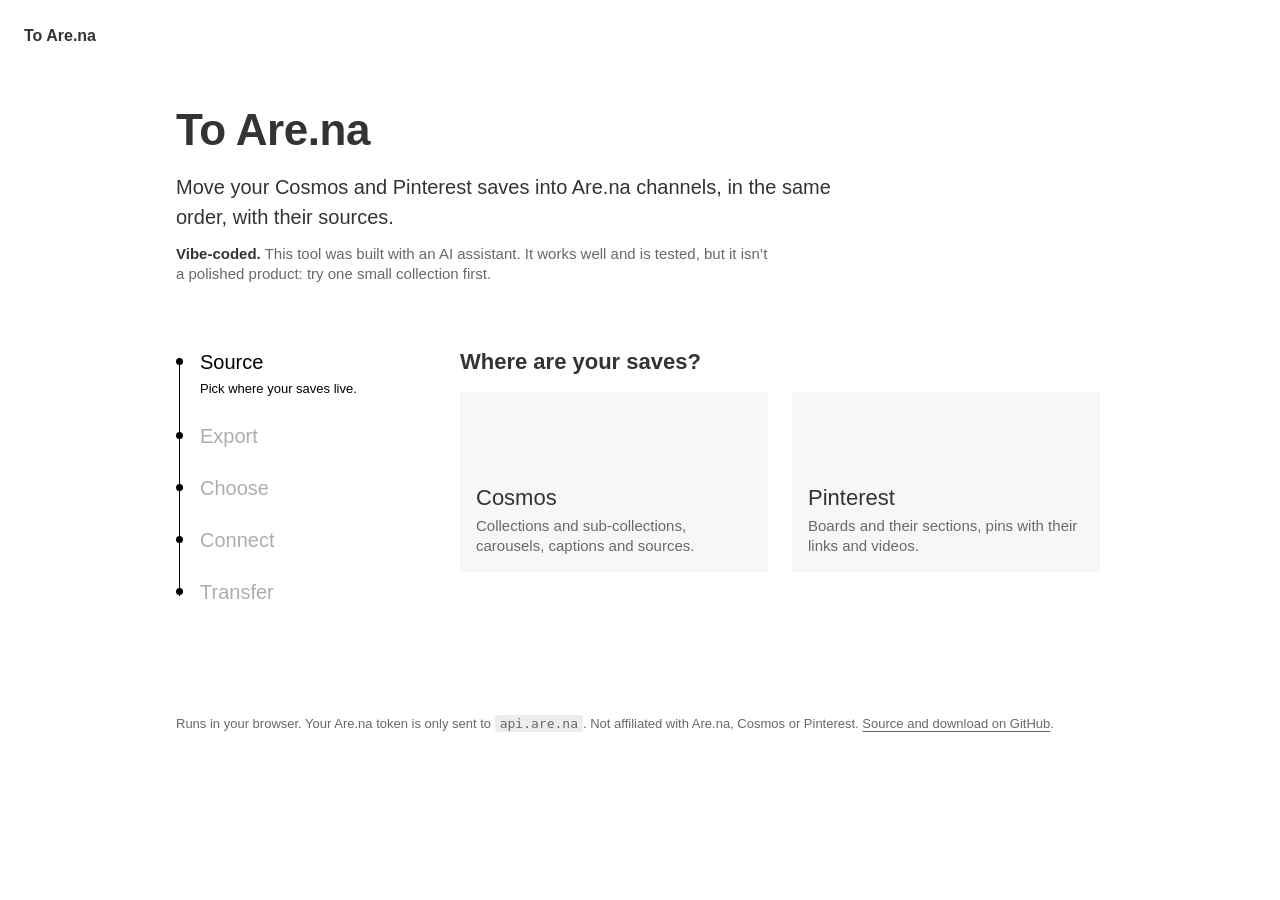
==== index.html @ c7c68348 "To Are.na: move Cosmos and Pinterest saves into Are.na channels A browser-only tool. Export scripts " ====
<!doctype html>
<html lang="en">
  <head>
    <meta charset="utf-8" />
    <meta name="viewport" content="width=device-width, initial-scale=1" />
    <!-- Scripts and styles only from this folder; network only to Are.na and the image hosts. -->
    <meta
      http-equiv="Content-Security-Policy"
      content="default-src 'none'; script-src 'self' file:; style-src 'self' file:; font-src 'self' file:; img-src 'self' file: data: https://cdn.cosmos.so https://i.pinimg.com; connect-src https://api.are.na https://*.amazonaws.com https://cdn.cosmos.so https://*.pinimg.com; base-uri 'none'; form-action 'none'"
    />
    <meta name="referrer" content="no-referrer" />
    <title>To Are.na</title>
    <meta name="description" content="Move your Cosmos and Pinterest saves into Are.na channels." />
    <link rel="icon" href="data:image/svg+xml,%3Csvg xmlns='http://www.w3.org/2000/svg' viewBox='0 0 32 32'%3E%3Crect width='32' height='32' fill='%23fff'/%3E%3Cpath d='M6 16h17M17 9l7 7-7 7' fill='none' stroke='%23333' stroke-width='2.5' stroke-linecap='square'/%3E%3C/svg%3E" />
    <link rel="stylesheet" href="styles.css" />
  </head>
  <body>
    <!-- Hidden by app.js on start: stays visible when the script doesn't run or is out of date. -->
    <p class="boot-warning" id="boot-warning" role="alert">
      This page isn’t running: its files are out of date, or scripts are blocked. Reload it (<kbd>⌘⇧R</kbd>), or open
      <code>index.html</code> in Chrome, Safari, Firefox or Arc.
    </p>

    <header class="topbar">
      <button type="button" class="topbar__mark" id="home">To Are.na</button>
      <span class="topbar__account" id="topbar-account" hidden>
        <span class="avatar" id="topbar-avatar" aria-hidden="true"></span>
        <span id="topbar-name"></span>
      </span>
    </header>

    <main class="page">
      <h1 class="crumb" id="crumb">To Are.na</h1>
      <p class="lede">Move your Cosmos and Pinterest saves into Are.na channels, in the same order, with their sources.</p>
      <p class="vibe">
        <strong>Vibe-coded.</strong> This tool was built with an AI assistant. It works well and is tested, but it isn’t
        a polished product: try one small collection first.
      </p>

      <div class="layout">
        <nav class="rail" aria-label="Steps">
          <ol class="steps" id="steps"></ol>
        </nav>

        <div class="content">
          <p class="step-count" id="step-count"></p>

          <!-- Source -->
          <section class="panel" data-step="source" aria-labelledby="h-source">
            <h2 class="heading" id="h-source" tabindex="-1">Where are your saves?</h2>
            <div class="choices">
              <button type="button" class="choice" data-source="cosmos" aria-pressed="false">
                <span class="choice__name">Cosmos</span>
                <span class="choice__desc">Collections and sub-collections, carousels, captions and sources.</span>
              </button>
              <button type="button" class="choice" data-source="pinterest" aria-pressed="false">
                <span class="choice__name">Pinterest</span>
                <span class="choice__desc">Boards and their sections, pins with their links and videos.</span>
              </button>
            </div>
          </section>

          <!-- Export -->
          <section class="panel" data-step="export" aria-labelledby="h-export" hidden>
            <h2 class="heading" id="h-export" tabindex="-1">
              Export from <span data-only="cosmos">Cosmos</span><span data-only="pinterest">Pinterest</span>
            </h2>

            <div data-only="cosmos">
              <ol class="numbered">
                <li>
                  Drag this button to your bookmarks bar.
                  <span class="inline-action">
                    <a class="btn bookmarklet" id="bookmarklet-cosmos" href="#" title="Drag me to your bookmarks bar">Export from Cosmos</a>
                  </span>
                </li>
                <li>Open <a href="https://www.cosmos.so" target="_blank" rel="noopener noreferrer">cosmos.so</a>, signed in, and click the bookmark. A small panel shows the progress.</li>
                <li>Add the file it downloads below.</li>
              </ol>
              <details class="more">
                <summary>No bookmarks bar? Use the console</summary>
                <p>
                  On cosmos.so, open the console (<kbd>⌥⌘J</kbd> in Chrome, Edge and Arc, <kbd>⌥⌘C</kbd> in Safari,
                  <kbd>⌥⌘K</kbd> in Firefox), paste the script and press Enter. Only paste code you trust into a console:
                  this script comes from this page and only reads your account.
                </p>
                <button type="button" class="btn btn--sm" data-copy="cosmos">Copy the script</button>
                <span class="hint" data-copied="cosmos" role="status"></span>
              </details>
            </div>

            <div data-only="pinterest">
              <p class="muted">Pinterest blocks bookmarks that run scripts, so this export runs from your browser’s console.</p>
              <ol class="numbered">
                <li>Open your profile on <a href="https://www.pinterest.com" target="_blank" rel="noopener noreferrer">pinterest.com</a>, signed in.</li>
                <li>
                  Copy the script, then open the console: <kbd>⌥⌘J</kbd> in Chrome, Edge and Arc, <kbd>⌥⌘C</kbd> in Safari,
                  <kbd>⌥⌘K</kbd> in Firefox.
                  <span class="inline-action">
                    <button type="button" class="btn btn--sm" data-copy="pinterest">Copy the script</button>
                    <span class="hint" data-copied="pinterest" role="status"></span>
                  </span>
                </li>
                <li>Paste it and press Enter. Chrome may first ask you to type <code>allow pasting</code>.</li>
                <li>Add the file it downloads below.</li>
              </ol>
              <p class="hint">
                Only paste code you trust into a console. This script comes from this page: it reads your boards, writes
                nothing on Pinterest, and saves the result on your computer.
              </p>
              <details class="more">
                <summary>Safari or Firefox?</summary>
                <p>
                  Safari shows the console once “Show features for web developers” is on, in Settings › Advanced. Firefox
                  lets bookmarks run on Pinterest: drag this one to your bookmarks bar instead.
                </p>
                <a class="btn btn--sm bookmarklet" id="bookmarklet-pinterest" href="#" title="Drag me to your bookmarks bar">Export from Pinterest</a>
              </details>
            </div>

            <label class="drop" id="drop">
              <input type="file" id="file" accept=".json,application/json" />
              <svg class="icon" viewBox="0 0 24 24" aria-hidden="true"><path d="M12 4v16M4 12h16" /></svg>
              <span class="drop__title" id="drop-title">Add your export file</span>
              <span class="drop__hint">Drop the .json file here, or click to choose it.</span>
            </label>
            <p class="error" id="load-error" role="alert" hidden></p>
            <p class="note">
              The script only reads your account, with the session already open in your browser. It changes nothing and
              sends your data nowhere except the downloaded file.
            </p>
          </section>

          <!-- Choose -->
          <section class="panel" data-step="choose" aria-labelledby="h-choose" hidden>
            <h2 class="heading" id="h-choose" tabindex="-1">Choose what to bring</h2>
            <p class="meta" id="export-summary"></p>
            <div class="toolbar">
              <input type="search" id="filter" placeholder="Filter" aria-label="Filter" />
              <button type="button" class="btn btn--sm" id="select-all">Select all</button>
              <button type="button" class="btn btn--sm" id="select-none">Select none</button>
            </div>
            <ul class="list" id="collections"></ul>
            <label class="row row--library" id="library-row" hidden>
              <input type="checkbox" id="include-library" />
              <span class="thumb thumb--library" aria-hidden="true"></span>
              <span class="row__text">
                <span class="row__name">Whole library</span>
                <span class="row__meta" id="library-meta"></span>
              </span>
            </label>
            <div class="next">
              <span class="meta" id="choose-count"></span>
              <button type="button" class="btn" data-next="connect">
                Continue <svg class="icon" viewBox="0 0 24 24" aria-hidden="true"><path d="M4 12h15M13 6l6 6-6 6" /></svg>
              </button>
            </div>
          </section>

          <!-- Connect -->
          <section class="panel" data-step="connect" aria-labelledby="h-connect" hidden>
            <h2 class="heading" id="h-connect" tabindex="-1">Connect Are.na</h2>
            <div id="connect-form">
              <p>
                Create a
                <a href="https://www.are.na/settings/personal-access-tokens" target="_blank" rel="noopener noreferrer">personal access token</a>
                with <strong>write</strong> access, then paste it here.
              </p>
              <form class="token-row" id="token-form" autocomplete="off">
                <input type="password" id="token" placeholder="Personal access token" aria-label="Are.na personal access token" spellcheck="false" />
                <button type="submit" class="btn" id="connect">Connect</button>
              </form>
              <label class="check"><input type="checkbox" id="remember" /> Remember it on this computer</label>
              <p class="hint">
                Unticked, it is forgotten when you close the tab. Ticked, it stays in this browser, where other local pages
                could read it: avoid on a shared computer, and revoke it on Are.na once you are done.
              </p>
              <p class="error" id="token-error" role="alert" hidden></p>
            </div>
            <div class="account" id="account" hidden>
              <span class="avatar" id="account-avatar" aria-hidden="true"></span>
              <span id="account-text"></span>
              <button type="button" class="link" id="disconnect">Disconnect</button>
            </div>

            <div class="settings">
              <h3 class="col-head">Settings</h3>
              <label class="field">
                <span>Channel privacy</span>
                <select id="visibility">
                  <option value="mirror">Same as the source (private stays private)</option>
                  <option value="private">All private</option>
                  <option value="closed">All closed (visible, only you add to them)</option>
                  <option value="public">All public</option>
                </select>
              </label>
              <label class="field">
                <span>Carousels</span>
                <select id="carousel">
                  <option value="first">Cover image only</option>
                  <option value="all">Every image, one block each</option>
                </select>
              </label>
              <details class="more">
                <summary>Advanced options</summary>
                <label class="check"><input type="checkbox" id="nest" checked /> <span id="nest-label">Put sub-collections inside their parent channel</span></label>
                <label class="check">
                  <input type="checkbox" id="arena-links" checked />
                  <span>Connect content saved from Are.na to its original block or channel instead of copying it</span>
                </label>
                <label class="check" data-only="cosmos"><input type="checkbox" id="captions" checked /> Use Cosmos captions as titles and descriptions</label>
                <label class="check" data-only="cosmos"><input type="checkbox" id="credits" checked /> Credit the original author in the description</label>
                <label class="field">
                  <span>Sending images</span>
                  <select id="image-mode">
                    <option value="url">By link: Are.na fetches each file (faster)</option>
                    <option value="upload">Upload from this browser (slower)</option>
                  </select>
                </label>
                <p class="hint">When Are.na refuses a link, the file is uploaded from this browser instead.</p>
                <button type="button" class="link" id="forget-journal">Forget the import history of this account</button>
              </details>
            </div>

            <div class="next">
              <span></span>
              <button type="button" class="btn" id="connect-next">
                Continue <svg class="icon" viewBox="0 0 24 24" aria-hidden="true"><path d="M4 12h15M13 6l6 6-6 6" /></svg>
              </button>
            </div>
          </section>

          <!-- Transfer -->
          <section class="panel" data-step="transfer" aria-labelledby="h-transfer" hidden>
            <h2 class="heading" id="h-transfer" tabindex="-1">Review and transfer</h2>
            <dl class="meta-table" id="plan-table"></dl>
            <p class="note-box" id="plan-warning" hidden></p>
            <div class="actions">
              <button type="button" class="btn btn--primary" id="start">Transfer</button>
              <button type="button" class="btn" id="simulate">Simulate first</button>
            </div>

            <section class="run" id="run" hidden aria-live="polite">
              <div class="run__head">
                <span data-run="phase">Preparing…</span>
                <span class="run__count" data-run="count"></span>
              </div>
              <div class="bar" role="progressbar" aria-label="Progress" data-run="bar" aria-valuemin="0" aria-valuemax="100"><i data-run="fill"></i></div>
              <p class="hint" data-run="wait"></p>
              <dl class="meta-table counters">
                <dt>Blocks created</dt><dd data-count="created">0</dd>
                <dt>Connections</dt><dd data-count="connected">0</dd>
                <dt>Already there</dt><dd data-count="skipped">0</dd>
                <dt>Failed</dt><dd data-count="failed">0</dd>
              </dl>
              <div class="result" data-run="result" hidden></div>
              <h3 class="col-head" id="channels-head" hidden>Channels</h3>
              <ul class="channels" id="channels"></ul>
              <details class="more">
                <summary>Details</summary>
                <ol class="log" data-run="log"></ol>
              </details>
            </section>
          </section>

        </div>
      </div>
    </main>

    <footer class="footer">
      <p>
        Runs in your browser. Your Are.na token is only sent to <code>api.are.na</code>. Not affiliated with Are.na, Cosmos
        or Pinterest.
        <a href="https://github.com/TanguyCaruel/to-arena" target="_blank" rel="noopener noreferrer">Source and download on GitHub</a>.
      </p>
    </footer>

    <script src="export-kit.js"></script>
    <script src="cosmos-export.js"></script>
    <script src="pinterest-export.js"></script>
    <script src="arena.js"></script>
    <script src="app.js"></script>
  </body>
</html>
---- styles.css ----
/*
 * To Are.na · styles, after the “Are.na Style” design system: white, one typeface at 400,
 * grey for everything that isn't content, one dark blue for the main action. No shadow,
 * no gradient, 3px corners on controls only.
 */

@font-face {
  font-family: 'ABC Areal';
  src: url('fonts/ABCAreal-Regular.woff2') format('woff2');
  font-weight: 400;
  font-style: normal;
  font-display: swap;
}

@font-face {
  font-family: 'ABC Areal';
  src: url('fonts/ABCAreal-RegularItalic.woff2') format('woff2');
  font-weight: 400;
  font-style: italic;
  font-display: swap;
}

@font-face {
  font-family: 'ABC Areal';
  src: url('fonts/ABCAreal-Bold.woff2') format('woff2');
  font-weight: 700;
  font-style: normal;
  font-display: swap;
}

:root {
  --surface: #ffffff;
  --surface-subtle: #f7f7f7;
  --surface-sunken: #ededed;
  --line: #ededed;
  --line-strong: #e5e5e5;
  --ink-strong: #000000;
  --ink: #333333;
  --ink-muted: #696969;
  --ink-faint: #adadad;
  --accent: #01075b;
  --on-accent: #ffffff;
  --focus-ring: var(--accent);

  --font-sans: 'ABC Areal', 'Helvetica Neue', Helvetica, Arial, sans-serif;
  --font-mono: ui-monospace, 'SF Mono', Menlo, monospace;

  --space-1: 4px;
  --space-2: 8px;
  --space-3: 12px;
  --space-4: 16px;
  --space-6: 24px;
  --space-8: 32px;
  --space-12: 48px;
  --space-16: 64px;
  --space-24: 96px;

  --radius-none: 0;
  --radius-sm: 3px;
  --radius-full: 9999px;
  --control-height: 34px;
  --control-height-touch: 44px;
  --hairline: 1px;

  color-scheme: light;
}

* {
  box-sizing: border-box;
}

html {
  -webkit-text-size-adjust: 100%;
}

body {
  margin: 0;
  background: var(--surface);
  color: var(--ink);
  font: 400 16px/24px var(--font-sans);
  -webkit-font-smoothing: antialiased;
}

a {
  color: inherit;
  text-decoration-thickness: var(--hairline);
  text-underline-offset: 3px;
}

strong {
  font-weight: 700;
}

code,
kbd {
  font-family: var(--font-mono);
  font-size: 13px;
  background: var(--surface-sunken);
  border-radius: var(--radius-sm);
  padding: 1px 5px;
  white-space: nowrap;
}

kbd {
  font-family: var(--font-sans);
  font-size: 14px;
  letter-spacing: 0.04em;
  color: var(--ink-muted);
}

:focus-visible {
  outline: 2px solid var(--focus-ring);
  outline-offset: 2px;
}

[hidden] {
  display: none !important;
}

.icon {
  width: 20px;
  height: 20px;
  flex: none;
  fill: none;
  stroke: currentColor;
  stroke-width: 1.5;
  stroke-linecap: square;
}

/* ── Top bar ── */

.boot-warning {
  margin: 0;
  padding: var(--space-3) var(--space-6);
  background: var(--surface-subtle);
  border-bottom: var(--hairline) solid var(--line-strong);
  font: 400 15px/20px var(--font-sans);
}

.topbar {
  display: flex;
  align-items: center;
  justify-content: space-between;
  gap: var(--space-6);
  height: 72px;
  padding: 0 var(--space-6);
}

.topbar__mark {
  border: 0;
  background: none;
  padding: 0;
  color: var(--ink);
  font: 700 16px/20px var(--font-sans);
  cursor: pointer;
}

.topbar__account {
  display: flex;
  align-items: center;
  gap: var(--space-2);
  font: 400 15px/20px var(--font-sans);
  color: var(--ink-muted);
}

.avatar {
  display: inline-flex;
  align-items: center;
  justify-content: center;
  width: var(--control-height);
  height: var(--control-height);
  border-radius: var(--radius-full);
  background: var(--surface-sunken);
  color: var(--ink-strong);
  font: 400 16px/1 var(--font-sans);
  flex: none;
}

/* ── Page ── */

.page {
  max-width: 1120px;
  margin: 0 auto;
  padding: var(--space-8) var(--space-24) var(--space-24);
}

.crumb {
  margin: 0;
  font: 700 44px/52px var(--font-sans);
  letter-spacing: -0.01em;
  color: var(--ink-muted);
  text-wrap: balance;
}

.crumb button {
  border: 0;
  background: none;
  padding: 0;
  font: inherit;
  letter-spacing: inherit;
  color: inherit;
  cursor: pointer;
}

.crumb button:hover {
  color: var(--ink);
}

.crumb__sep {
  font-weight: 400;
  margin: 0 0.25em;
}

.crumb__current {
  color: var(--ink);
}

.lede {
  max-width: 34em;
  margin: var(--space-4) 0 0;
  font: 400 20px/30px var(--font-sans);
}

.vibe {
  max-width: 40em;
  margin: var(--space-3) 0 0;
  font: 400 15px/20px var(--font-sans);
  color: var(--ink-muted);
}

.vibe strong {
  color: var(--ink);
}

.layout {
  display: grid;
  grid-template-columns: 220px minmax(0, 640px);
  gap: var(--space-16);
  margin-top: var(--space-16);
}

/* ── Step rail ── */

.rail {
  position: sticky;
  top: var(--space-6);
  align-self: start;
}

.steps {
  list-style: none;
  margin: 0;
  padding: 0 0 0 var(--space-6);
  position: relative;
  display: flex;
  flex-direction: column;
  gap: var(--space-6);
}

.steps::before {
  content: '';
  position: absolute;
  left: 3px;
  top: 10px;
  bottom: 10px;
  width: var(--hairline);
  background: var(--ink-strong);
}

.steps li {
  position: relative;
  font: 400 20px/28px var(--font-sans);
  color: var(--ink-faint);
}

.steps li::before {
  content: '';
  position: absolute;
  left: calc(-1 * var(--space-6));
  top: 10px;
  width: 7px;
  height: 7px;
  border-radius: var(--radius-full);
  background: var(--ink-strong);
}

.steps li.is-reachable {
  color: var(--ink-muted);
}

.steps li[aria-current='step'] {
  color: var(--ink-strong);
}

.steps button {
  border: 0;
  background: none;
  padding: 0;
  font: inherit;
  color: inherit;
  cursor: pointer;
  text-align: left;
}

.steps button:hover {
  color: var(--ink);
}

.steps__desc {
  display: block;
  margin-top: var(--space-1);
  max-width: 22em;
  font: 400 13px/18px var(--font-sans);
  color: var(--ink-strong);
}

.step-count {
  display: none;
  margin: 0 0 var(--space-2);
  font: 400 15px/20px var(--font-sans);
  color: var(--ink-muted);
}

/* ── Panels ── */

.heading {
  margin: 0 0 var(--space-4);
  font: 700 22px/28px var(--font-sans);
}

.heading:focus {
  outline: none;
}

.panel > p,
.panel > div > p {
  max-width: 36em;
}

.muted,
.note,
.hint {
  color: var(--ink-muted);
}

.note,
.hint {
  font: 400 13px/18px var(--font-sans);
}

.hint:empty {
  display: none;
}

.meta {
  margin: 0;
  font: 400 15px/20px var(--font-sans);
  color: var(--ink-muted);
}

.error {
  font: 400 15px/20px var(--font-sans);
  color: var(--ink);
}

.error::before {
  content: 'Error · ';
  font-weight: 700;
}

.note-box {
  margin: var(--space-4) 0;
  padding: var(--space-3) var(--space-4);
  background: var(--surface-subtle);
  font: 400 15px/20px var(--font-sans);
}

.col-head {
  margin: var(--space-8) 0 var(--space-3);
  padding-bottom: var(--space-1);
  border-bottom: var(--hairline) solid var(--line);
  font: 400 15px/20px var(--font-sans);
  color: var(--ink-muted);
}

/* ── Buttons ── */

.btn {
  display: inline-flex;
  align-items: center;
  gap: var(--space-2);
  height: var(--control-height);
  padding: 0 var(--space-4);
  border: 0;
  border-radius: var(--radius-sm);
  background: var(--surface-subtle);
  color: var(--ink);
  font: 700 16px/20px var(--font-sans);
  text-decoration: none;
  white-space: nowrap;
  cursor: pointer;
}

.btn:hover {
  background: var(--surface-sunken);
}

.btn--primary {
  background: var(--accent);
  color: var(--on-accent);
}

.btn--primary:hover {
  background: var(--accent);
  opacity: 0.92;
}

.btn--sm {
  height: 28px;
  padding: 0 var(--space-3);
  font-size: 15px;
}

.btn:disabled {
  background: var(--surface-subtle);
  color: var(--ink-muted);
  opacity: 1;
  cursor: default;
}

.bookmarklet {
  cursor: grab;
}

.link {
  border: 0;
  background: none;
  padding: 0;
  font: inherit;
  color: var(--ink-muted);
  text-decoration: underline;
  text-decoration-thickness: var(--hairline);
  text-underline-offset: 3px;
  cursor: pointer;
}

.link:hover {
  color: var(--ink);
}

.actions,
.next {
  display: flex;
  flex-wrap: wrap;
  align-items: center;
  gap: var(--space-2);
  margin-top: var(--space-8);
}

.next {
  justify-content: space-between;
  gap: var(--space-4);
}

.inline-action {
  display: flex;
  flex-wrap: wrap;
  align-items: center;
  gap: var(--space-2);
  margin-top: var(--space-2);
}

/* ── Source choices ── */

.choices {
  display: grid;
  grid-template-columns: repeat(2, minmax(0, 1fr));
  gap: var(--space-6);
}

.choice {
  display: flex;
  flex-direction: column;
  justify-content: flex-end;
  gap: var(--space-1);
  min-height: 180px;
  padding: var(--space-4);
  border: 0;
  border-radius: var(--radius-none);
  background: var(--surface-subtle);
  color: var(--ink);
  text-align: left;
  cursor: pointer;
}

.choice:hover {
  background: var(--surface-sunken);
}

.choice[aria-pressed='true'] {
  outline: var(--hairline) solid var(--ink-strong);
  outline-offset: calc(-1 * var(--hairline));
}

.choice[aria-pressed='true'] .choice__name {
  font-weight: 700;
}

.choice__name {
  font: 400 22px/28px var(--font-sans);
}

.choice__desc {
  font: 400 15px/20px var(--font-sans);
  color: var(--ink-muted);
}

/* ── Export ── */

.numbered {
  margin: 0;
  padding-left: 1.4em;
}

.numbered li {
  padding-left: var(--space-1);
  margin-bottom: var(--space-3);
}

.numbered li::marker {
  color: var(--ink-muted);
}

.more {
  margin: var(--space-4) 0;
}

.more > summary {
  display: inline-flex;
  align-items: center;
  gap: var(--space-1);
  list-style: none;
  font: 400 15px/20px var(--font-sans);
  color: var(--ink-muted);
  cursor: pointer;
}

.more > summary::-webkit-details-marker {
  display: none;
}

.more > summary::after {
  content: '';
  width: 16px;
  height: 16px;
  background: url("data:image/svg+xml,%3Csvg xmlns='http://www.w3.org/2000/svg' viewBox='0 0 24 24' fill='none' stroke='%23696969' stroke-width='1.5' stroke-linecap='square'%3E%3Cpath d='M6 9l6 6 6-6'/%3E%3C/svg%3E") center / 16px no-repeat;
}

.more[open] > summary::after {
  transform: rotate(180deg);
}

.more > summary:hover {
  color: var(--ink);
}

.more[open] > summary {
  margin-bottom: var(--space-3);
}

.more > p {
  max-width: 36em;
  font: 400 15px/20px var(--font-sans);
  color: var(--ink-muted);
}

.drop {
  position: relative;
  display: flex;
  flex-direction: column;
  align-items: center;
  justify-content: center;
  gap: var(--space-1);
  min-height: 168px;
  margin-top: var(--space-8);
  padding: var(--space-6);
  background: var(--surface-subtle);
  text-align: center;
  cursor: pointer;
}

.drop:hover,
.drop.is-over {
  background: var(--surface-sunken);
}

.drop:focus-within {
  outline: 2px solid var(--focus-ring);
  outline-offset: 2px;
}

.drop input {
  position: absolute;
  inset: 0;
  opacity: 0;
  cursor: pointer;
}

.drop .icon {
  width: 24px;
  height: 24px;
  margin-bottom: var(--space-2);
}

.drop__title {
  font-weight: 700;
}

.drop__hint {
  font: 400 15px/20px var(--font-sans);
  color: var(--ink-muted);
}

.file-button {
  position: relative;
  overflow: hidden;
}

.file-button input {
  position: absolute;
  inset: 0;
  opacity: 0;
  cursor: pointer;
}

/* ── Collections ── */

.toolbar {
  display: flex;
  flex-wrap: wrap;
  align-items: center;
  gap: var(--space-2);
  margin: var(--space-6) 0 var(--space-3);
}

.toolbar input {
  flex: 1 1 180px;
}

input[type='search'],
input[type='password'],
select {
  height: var(--control-height);
  min-width: 0;
  padding: 0 var(--space-3);
  border: var(--hairline) solid var(--line-strong);
  border-radius: var(--radius-none);
  background: var(--surface);
  color: var(--ink);
  font: 400 16px/20px var(--font-sans);
}

input::placeholder {
  color: var(--ink-muted);
}

select {
  width: 100%;
  appearance: none;
  padding-right: var(--space-8);
  background: var(--surface)
    url("data:image/svg+xml,%3Csvg xmlns='http://www.w3.org/2000/svg' viewBox='0 0 24 24' fill='none' stroke='%23333333' stroke-width='1.5' stroke-linecap='square'%3E%3Cpath d='M6 9l6 6 6-6'/%3E%3C/svg%3E")
    right 10px center / 16px no-repeat;
  cursor: pointer;
}

input[type='checkbox'] {
  width: 16px;
  height: 16px;
  margin: 0;
  flex: none;
  accent-color: var(--ink);
}

.list {
  list-style: none;
  margin: 0;
  padding: 0;
  max-height: 480px;
  overflow: auto;
  border-top: var(--hairline) solid var(--line);
}

.list:empty {
  border: 0;
}

.row {
  display: flex;
  align-items: center;
  gap: var(--space-3);
  padding: var(--space-2) 0;
  border-bottom: var(--hairline) solid var(--line);
  cursor: pointer;
}

.row--child {
  padding-left: var(--space-8);
}

.row--library {
  margin-top: var(--space-4);
  border-top: var(--hairline) solid var(--line);
}

.thumb {
  width: 40px;
  height: 40px;
  flex: none;
  border-radius: var(--radius-none);
  background: var(--surface-subtle);
  object-fit: cover;
}

.thumb--library {
  background: var(--surface-sunken);
}

.row__text {
  display: grid;
  min-width: 0;
}

.row__name {
  overflow: hidden;
  text-overflow: ellipsis;
  white-space: nowrap;
}

.row__meta {
  font: 400 15px/20px var(--font-sans);
  color: var(--ink-muted);
}

/* ── Connect ── */

.token-row {
  display: flex;
  gap: var(--space-2);
}

.token-row input {
  flex: 1;
  font-family: var(--font-mono);
  font-size: 14px;
}

.check {
  display: flex;
  align-items: flex-start;
  gap: var(--space-3);
  margin: var(--space-3) 0;
  cursor: pointer;
}

.check input {
  margin-top: 4px;
}

#connect-form .check {
  font: 400 15px/20px var(--font-sans);
  color: var(--ink-muted);
}

#connect-form .check input {
  margin-top: 2px;
}

.account {
  display: flex;
  flex-wrap: wrap;
  align-items: center;
  gap: var(--space-3);
}

.field {
  display: grid;
  gap: var(--space-1);
  margin: 0 0 var(--space-4);
}

.field > span {
  font: 400 15px/20px var(--font-sans);
  color: var(--ink-muted);
}

.settings .more {
  margin-top: var(--space-6);
}

/* ── Review and progress ── */

.meta-table {
  display: grid;
  grid-template-columns: 1fr auto;
  margin: 0;
  font: 400 15px/20px var(--font-sans);
  font-variant-numeric: tabular-nums;
}

.meta-table dt,
.meta-table dd {
  margin: 0;
  padding: 6px 0;
  border-bottom: var(--hairline) solid var(--line);
  color: var(--ink-muted);
}

.meta-table dd {
  text-align: right;
}

.meta-table dd strong {
  color: var(--ink);
}

.run {
  margin-top: var(--space-12);
}

.run__head {
  display: flex;
  justify-content: space-between;
  gap: var(--space-4);
  margin-bottom: var(--space-2);
}

.run__count {
  color: var(--ink-muted);
  font: 400 15px/24px var(--font-sans);
  font-variant-numeric: tabular-nums;
  white-space: nowrap;
}

.bar {
  height: 4px;
  border-radius: 2px;
  background: var(--surface-subtle);
  overflow: hidden;
}

.bar i {
  display: block;
  width: 0;
  height: 100%;
  background: var(--ink-strong);
}

.counters {
  margin-top: var(--space-6);
}

.counters dd {
  color: var(--ink);
  font-weight: 700;
}

.result {
  margin-top: var(--space-6);
}

.result p {
  margin: 0;
  max-width: 36em;
}

.result .actions {
  margin-top: var(--space-4);
}

.channels {
  list-style: none;
  margin: 0;
  padding: 0;
  font: 400 15px/20px var(--font-sans);
}

.channels li {
  display: flex;
  justify-content: space-between;
  gap: var(--space-4);
  padding: 6px 0;
  border-bottom: var(--hairline) solid var(--line);
}

.channels li span {
  color: var(--ink-muted);
  white-space: nowrap;
}

.log {
  margin: 0;
  padding: var(--space-3) var(--space-4);
  max-height: 280px;
  overflow: auto;
  list-style: none;
  background: var(--surface-subtle);
  font: 400 13px/18px var(--font-sans);
  color: var(--ink-muted);
}

.log .ok,
.log .info {
  color: var(--ink-muted);
}

.log .warn,
.log .error {
  color: var(--ink);
}

.log .error::before {
  content: '';
}

.footer {
  max-width: 1120px;
  margin: 0 auto;
  padding: 0 var(--space-24) var(--space-12);
  font: 400 13px/18px var(--font-sans);
  color: var(--ink-muted);
}

/* ── Small screens ── */

@media (max-width: 900px) {
  .page,
  .footer {
    padding-left: var(--space-6);
    padding-right: var(--space-6);
  }

  .layout {
    grid-template-columns: 180px minmax(0, 1fr);
    gap: var(--space-8);
  }
}

@media (max-width: 640px) {
  .topbar {
    padding: 0 var(--space-4);
    height: 56px;
  }

  .page,
  .footer {
    padding-left: var(--space-4);
    padding-right: var(--space-4);
  }

  .crumb {
    font-size: 26px;
    line-height: 32px;
    letter-spacing: -0.005em;
  }

  .lede {
    font-size: 18px;
    line-height: 26px;
  }

  .layout {
    display: block;
    margin-top: var(--space-8);
  }

  .rail {
    display: none;
  }

  .step-count {
    display: block;
  }

  .choices {
    grid-template-columns: 1fr;
    gap: var(--space-3);
  }

  .choice {
    min-height: 120px;
  }

  .btn {
    height: var(--control-height-touch);
  }

  .btn--sm {
    height: 36px;
  }

  .token-row {
    flex-direction: column;
  }

  .toolbar input {
    flex-basis: 100%;
  }

  input[type='search'],
  input[type='password'],
  select {
    height: var(--control-height-touch);
  }
}
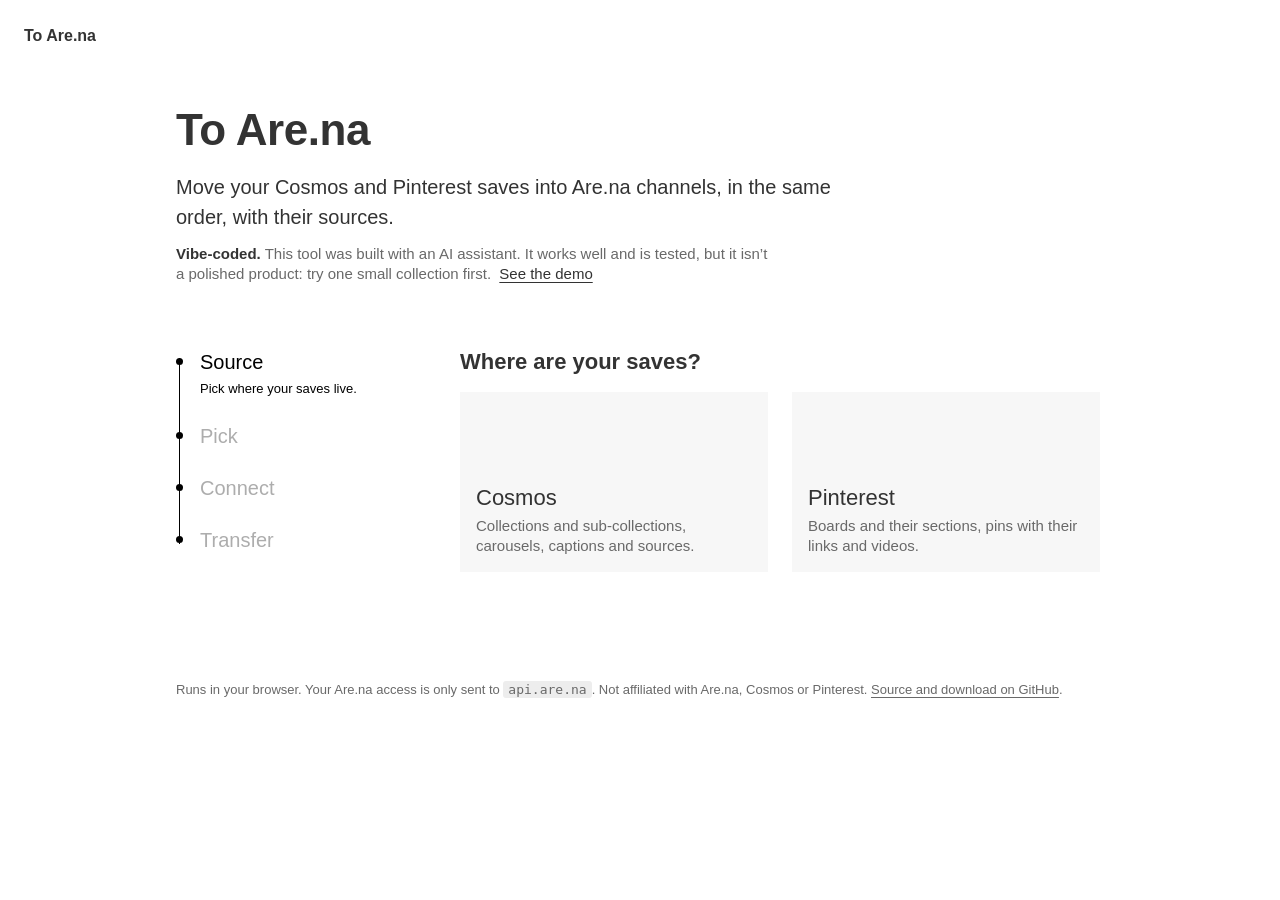
==== commit e2df0334: "Version 2: pick boards on the site, send them straight back, demo page - Export scripts take the boa" ====
--- a/index.html
+++ b/index.html
@@ -35,6 +35,7 @@
       <p class="vibe">
         <strong>Vibe-coded.</strong> This tool was built with an AI assistant. It works well and is tested, but it isn’t
         a polished product: try one small collection first.
+        <a href="demo/" id="demo-link">See the demo</a>
       </p>
 
       <div class="layout">
@@ -58,102 +59,56 @@
                 <span class="choice__desc">Boards and their sections, pins with their links and videos.</span>
               </button>
             </div>
-          </section>
-
-          <!-- Export -->
-          <section class="panel" data-step="export" aria-labelledby="h-export" hidden>
-            <h2 class="heading" id="h-export" tabindex="-1">
-              Export from <span data-only="cosmos">Cosmos</span><span data-only="pinterest">Pinterest</span>
-            </h2>
-
-            <div data-only="cosmos">
-              <ol class="numbered">
-                <li>
-                  Drag this button to your bookmarks bar.
-                  <span class="inline-action">
-                    <a class="btn bookmarklet" id="bookmarklet-cosmos" href="#" title="Drag me to your bookmarks bar">Export from Cosmos</a>
-                  </span>
-                </li>
-                <li>Open <a href="https://www.cosmos.so" target="_blank" rel="noopener noreferrer">cosmos.so</a>, signed in, and click the bookmark. A small panel shows the progress.</li>
-                <li>Add the file it downloads below.</li>
-              </ol>
+            <p class="note" id="desktop-note" hidden>
+              Picking needs a computer: Cosmos and Pinterest can’t run the export script on a phone or tablet.
+            </p>
+          </section>
+
+          <!-- Pick -->
+          <section class="panel" data-step="pick" aria-labelledby="h-pick" hidden>
+            <h2 class="heading" id="h-pick" tabindex="-1">Pick from <span class="source-name"></span></h2>
+
+            <div id="pick-howto">
+              <ol class="numbered" id="howto"></ol>
+              <p class="waiting" id="pick-waiting" role="status" hidden></p>
+              <p class="hint" id="howto-trust"></p>
+              <p class="switch"><button type="button" class="link" id="method-switch"></button></p>
               <details class="more">
-                <summary>No bookmarks bar? Use the console</summary>
-                <p>
-                  On cosmos.so, open the console (<kbd>⌥⌘J</kbd> in Chrome, Edge and Arc, <kbd>⌥⌘C</kbd> in Safari,
-                  <kbd>⌥⌘K</kbd> in Firefox), paste the script and press Enter. Only paste code you trust into a console:
-                  this script comes from this page and only reads your account.
-                </p>
-                <button type="button" class="btn btn--sm" data-copy="cosmos">Copy the script</button>
-                <span class="hint" data-copied="cosmos" role="status"></span>
-              </details>
-            </div>
-
-            <div data-only="pinterest">
-              <p class="muted">Pinterest blocks bookmarks that run scripts, so this export runs from your browser’s console.</p>
-              <ol class="numbered">
-                <li>Open your profile on <a href="https://www.pinterest.com" target="_blank" rel="noopener noreferrer">pinterest.com</a>, signed in.</li>
-                <li>
-                  Copy the script, then open the console: <kbd>⌥⌘J</kbd> in Chrome, Edge and Arc, <kbd>⌥⌘C</kbd> in Safari,
-                  <kbd>⌥⌘K</kbd> in Firefox.
-                  <span class="inline-action">
-                    <button type="button" class="btn btn--sm" data-copy="pinterest">Copy the script</button>
-                    <span class="hint" data-copied="pinterest" role="status"></span>
-                  </span>
-                </li>
-                <li>Paste it and press Enter. Chrome may first ask you to type <code>allow pasting</code>.</li>
-                <li>Add the file it downloads below.</li>
-              </ol>
-              <p class="hint">
-                Only paste code you trust into a console. This script comes from this page: it reads your boards, writes
-                nothing on Pinterest, and saves the result on your computer.
-              </p>
-              <details class="more">
-                <summary>Safari or Firefox?</summary>
-                <p>
-                  Safari shows the console once “Show features for web developers” is on, in Settings › Advanced. Firefox
-                  lets bookmarks run on Pinterest: drag this one to your bookmarks bar instead.
-                </p>
-                <a class="btn btn--sm bookmarklet" id="bookmarklet-pinterest" href="#" title="Drag me to your bookmarks bar">Export from Pinterest</a>
-              </details>
-            </div>
-
-            <label class="drop" id="drop">
-              <input type="file" id="file" accept=".json,application/json" />
-              <svg class="icon" viewBox="0 0 24 24" aria-hidden="true"><path d="M12 4v16M4 12h16" /></svg>
-              <span class="drop__title" id="drop-title">Add your export file</span>
-              <span class="drop__hint">Drop the .json file here, or click to choose it.</span>
-            </label>
-            <p class="error" id="load-error" role="alert" hidden></p>
-            <p class="note">
-              The script only reads your account, with the session already open in your browser. It changes nothing and
-              sends your data nowhere except the downloaded file.
-            </p>
-          </section>
-
-          <!-- Choose -->
-          <section class="panel" data-step="choose" aria-labelledby="h-choose" hidden>
-            <h2 class="heading" id="h-choose" tabindex="-1">Choose what to bring</h2>
-            <p class="meta" id="export-summary"></p>
-            <div class="toolbar">
-              <input type="search" id="filter" placeholder="Filter" aria-label="Filter" />
-              <button type="button" class="btn btn--sm" id="select-all">Select all</button>
-              <button type="button" class="btn btn--sm" id="select-none">Select none</button>
-            </div>
-            <ul class="list" id="collections"></ul>
-            <label class="row row--library" id="library-row" hidden>
-              <input type="checkbox" id="include-library" />
-              <span class="thumb thumb--library" aria-hidden="true"></span>
-              <span class="row__text">
-                <span class="row__name">Whole library</span>
-                <span class="row__meta" id="library-meta"></span>
-              </span>
-            </label>
-            <div class="next">
-              <span class="meta" id="choose-count"></span>
-              <button type="button" class="btn" data-next="connect">
-                Continue <svg class="icon" viewBox="0 0 24 24" aria-hidden="true"><path d="M4 12h15M13 6l6 6-6 6" /></svg>
-              </button>
+                <summary>Got a file instead?</summary>
+                <label class="drop" id="drop">
+                  <input type="file" id="file" accept=".json,application/json" />
+                  <svg class="icon" viewBox="0 0 24 24" aria-hidden="true"><path d="M12 4v16M4 12h16" /></svg>
+                  <span class="drop__title" id="drop-title">Add your export file</span>
+                  <span class="drop__hint">Drop the .json file here, or click to choose it.</span>
+                </label>
+              </details>
+              <p class="error" id="load-error" role="alert" hidden></p>
+            </div>
+
+            <div id="pick-received" hidden>
+              <p class="received" id="received-title"></p>
+              <p class="meta" id="export-summary"></p>
+              <div class="toolbar" id="collections-toolbar">
+                <input type="search" id="filter" placeholder="Filter" aria-label="Filter" />
+                <button type="button" class="btn btn--sm" id="select-all">Select all</button>
+                <button type="button" class="btn btn--sm" id="select-none">Select none</button>
+              </div>
+              <ul class="list" id="collections"></ul>
+              <label class="row row--library" id="library-row" hidden>
+                <input type="checkbox" id="include-library" />
+                <span class="thumb thumb--library" aria-hidden="true"></span>
+                <span class="row__text">
+                  <span class="row__name">Whole library</span>
+                  <span class="row__meta" id="library-meta"></span>
+                </span>
+              </label>
+              <div class="next">
+                <span class="meta" id="choose-count"></span>
+                <button type="button" class="btn" data-next="connect">
+                  Continue <svg class="icon" viewBox="0 0 24 24" aria-hidden="true"><path d="M4 12h15M13 6l6 6-6 6" /></svg>
+                </button>
+              </div>
+              <p class="aside"><button type="button" class="link" id="pick-again">Pick something else</button></p>
             </div>
           </section>
 
@@ -161,19 +116,30 @@
           <section class="panel" data-step="connect" aria-labelledby="h-connect" hidden>
             <h2 class="heading" id="h-connect" tabindex="-1">Connect Are.na</h2>
             <div id="connect-form">
-              <p>
-                Create a
-                <a href="https://www.are.na/settings/personal-access-tokens" target="_blank" rel="noopener noreferrer">personal access token</a>
-                with <strong>write</strong> access, then paste it here.
-              </p>
-              <form class="token-row" id="token-form" autocomplete="off">
-                <input type="password" id="token" placeholder="Personal access token" aria-label="Are.na personal access token" spellcheck="false" />
-                <button type="submit" class="btn" id="connect">Connect</button>
-              </form>
-              <label class="check"><input type="checkbox" id="remember" /> Remember it on this computer</label>
+              <div id="oauth-block" hidden>
+                <p>Let this page create channels and blocks on your Are.na account. You can revoke it anytime in Are.na’s settings.</p>
+                <button type="button" class="btn btn--primary" id="oauth-connect">
+                  Connect with Are.na <svg class="icon" viewBox="0 0 24 24" aria-hidden="true"><path d="M4 12h15M13 6l6 6-6 6" /></svg>
+                </button>
+              </div>
+              <div id="token-block">
+                <p>
+                  Create a
+                  <a href="https://www.are.na/settings/personal-access-tokens" target="_blank" rel="noopener noreferrer">personal access token</a>
+                  with <strong>read and write</strong> access, then paste it here.
+                </p>
+                <form class="token-row" id="token-form" autocomplete="off">
+                  <input type="password" id="token" placeholder="Personal access token" aria-label="Are.na personal access token" spellcheck="false" />
+                  <button type="submit" class="btn" id="connect">Connect</button>
+                </form>
+              </div>
+              <details class="more" id="token-alt" hidden>
+                <summary>Use a personal access token instead</summary>
+              </details>
+              <label class="check"><input type="checkbox" id="remember" /> Remember the connection on this computer</label>
               <p class="hint">
-                Unticked, it is forgotten when you close the tab. Ticked, it stays in this browser, where other local pages
-                could read it: avoid on a shared computer, and revoke it on Are.na once you are done.
+                Unticked, it is forgotten when you close the tab. Ticked, it stays in this browser, where other pages from
+                the same address could read it: avoid on a shared computer.
               </p>
               <p class="error" id="token-error" role="alert" hidden></p>
             </div>
@@ -223,7 +189,7 @@
             </div>
 
             <div class="next">
-              <span></span>
+              <span class="meta" id="connect-estimate"></span>
               <button type="button" class="btn" id="connect-next">
                 Continue <svg class="icon" viewBox="0 0 24 24" aria-hidden="true"><path d="M4 12h15M13 6l6 6-6 6" /></svg>
               </button>
@@ -262,14 +228,13 @@
               </details>
             </section>
           </section>
-
         </div>
       </div>
     </main>
 
     <footer class="footer">
       <p>
-        Runs in your browser. Your Are.na token is only sent to <code>api.are.na</code>. Not affiliated with Are.na, Cosmos
+        Runs in your browser. Your Are.na access is only sent to <code>api.are.na</code>. Not affiliated with Are.na, Cosmos
         or Pinterest.
         <a href="https://github.com/TanguyCaruel/to-arena" target="_blank" rel="noopener noreferrer">Source and download on GitHub</a>.
       </p>
--- a/styles.css
+++ b/styles.css
@@ -1,32 +1,8 @@
 /*
  * To Are.na · styles, after the “Are.na Style” design system: white, one typeface at 400,
- * grey for everything that isn't content, one dark blue for the main action. No shadow,
+ * grey for everything that isn't content, one dark blue for the main action. Set in Arial. No shadow,
  * no gradient, 3px corners on controls only.
  */
-
-@font-face {
-  font-family: 'ABC Areal';
-  src: url('fonts/ABCAreal-Regular.woff2') format('woff2');
-  font-weight: 400;
-  font-style: normal;
-  font-display: swap;
-}
-
-@font-face {
-  font-family: 'ABC Areal';
-  src: url('fonts/ABCAreal-RegularItalic.woff2') format('woff2');
-  font-weight: 400;
-  font-style: italic;
-  font-display: swap;
-}
-
-@font-face {
-  font-family: 'ABC Areal';
-  src: url('fonts/ABCAreal-Bold.woff2') format('woff2');
-  font-weight: 700;
-  font-style: normal;
-  font-display: swap;
-}
 
 :root {
   --surface: #ffffff;
@@ -42,7 +18,7 @@
   --on-accent: #ffffff;
   --focus-ring: var(--accent);
 
-  --font-sans: 'ABC Areal', 'Helvetica Neue', Helvetica, Arial, sans-serif;
+  --font-sans: Arial, 'Helvetica Neue', Helvetica, sans-serif;
   --font-mono: ui-monospace, 'SF Mono', Menlo, monospace;
 
   --space-1: 4px;
@@ -232,6 +208,11 @@
   color: var(--ink);
 }
 
+.vibe a {
+  margin-left: var(--space-1);
+  color: var(--ink);
+}
+
 .layout {
   display: grid;
   grid-template-columns: 220px minmax(0, 640px);
@@ -368,6 +349,39 @@
   font-weight: 700;
 }
 
+.waiting {
+  margin: var(--space-6) 0 0;
+  padding: var(--space-3) var(--space-4);
+  background: var(--surface-subtle);
+  font: 400 15px/20px var(--font-sans);
+}
+
+.received {
+  margin: 0 0 var(--space-1);
+  font-weight: 700;
+}
+
+.switch,
+.aside {
+  margin: var(--space-4) 0 0;
+  font: 400 15px/20px var(--font-sans);
+}
+
+.hint.block {
+  display: block;
+  margin-top: var(--space-1);
+}
+
+#howto-trust {
+  margin-top: var(--space-4);
+  max-width: 36em;
+}
+
+.btn--sm .icon {
+  width: 16px;
+  height: 16px;
+}
+
 .note-box {
   margin: var(--space-4) 0;
   padding: var(--space-3) var(--space-4);
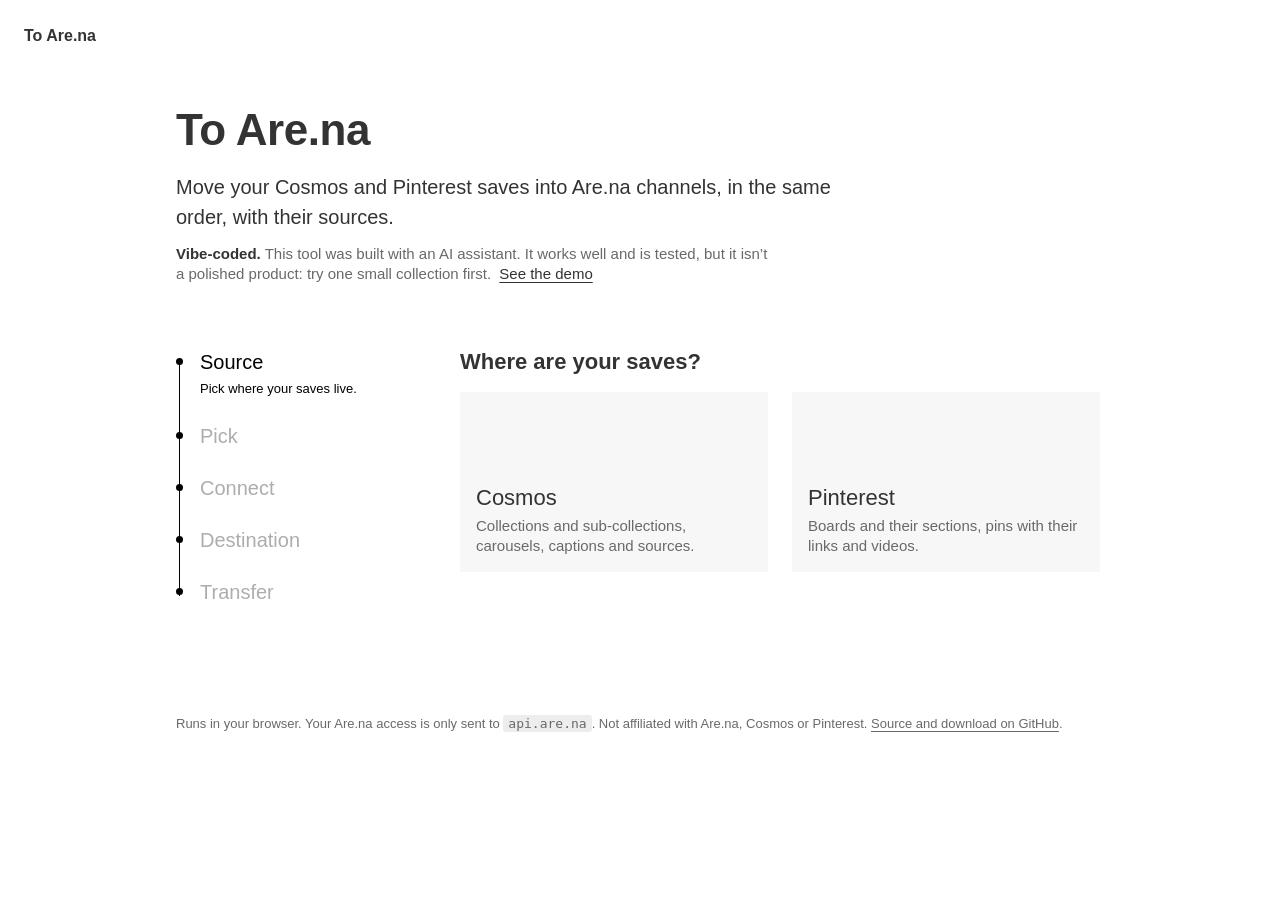
==== commit 541533b0: "Merge b0f567452ca755d32530e27893cc6bfc2d5bf748 into de75c1c6bd4cffabcf10cd507ae7c4a7f479e6d4" ====
--- a/index.html
+++ b/index.html
@@ -151,7 +151,12 @@
 
             <div class="settings">
               <h3 class="col-head">Settings</h3>
-              <label class="field">
+              <label class="check" id="batch-mode-row" hidden>
+                <input type="checkbox" id="batch-mode" checked />
+                <span>Batch mode — much quieter imports (Are.na Premium)</span>
+              </label>
+              <p class="hint" id="batch-mode-hint" hidden>New channels are made private. Existing non-private destinations fall back to single-POST (noisy for those).</p>
+              <label class="field" id="visibility-row">
                 <span>Channel privacy</span>
                 <select id="visibility">
                   <option value="mirror">Same as the source (private stays private)</option>
@@ -196,11 +201,29 @@
             </div>
           </section>
 
+          <!-- Destination -->
+          <section class="panel" data-step="destination" aria-labelledby="h-destination" hidden>
+            <h2 class="heading" id="h-destination" tabindex="-1">Choose destinations</h2>
+            <p class="meta">Each one goes into a new channel, unless you pick one of your own.</p>
+            <ul class="list" id="destinations"></ul>
+            <p class="hint" id="destinations-hint" role="status" hidden></p>
+            <label class="check" id="prefix-row">
+              <input type="checkbox" id="prefix-nested" /> <span>Prepend parent channel name to nested channels</span>
+            </label>
+            <div class="next">
+              <span class="meta" id="destination-count"></span>
+              <button type="button" class="btn" data-next="transfer">
+                Continue <svg class="icon" viewBox="0 0 24 24" aria-hidden="true"><path d="M4 12h15M13 6l6 6-6 6" /></svg>
+              </button>
+            </div>
+          </section>
+
           <!-- Transfer -->
           <section class="panel" data-step="transfer" aria-labelledby="h-transfer" hidden>
             <h2 class="heading" id="h-transfer" tabindex="-1">Review and transfer</h2>
             <dl class="meta-table" id="plan-table"></dl>
             <p class="note-box" id="plan-warning" hidden></p>
+            <p class="note-box" id="plan-notes" hidden></p>
             <div class="actions">
               <button type="button" class="btn btn--primary" id="start">Transfer</button>
               <button type="button" class="btn" id="simulate">Simulate first</button>
@@ -232,6 +255,19 @@
       </div>
     </main>
 
+    <dialog class="picker" id="picker" aria-labelledby="picker-title">
+      <h3 class="heading" id="picker-title">Pick an existing channel</h3>
+      <div class="toolbar">
+        <input type="search" id="picker-filter" placeholder="Filter" aria-label="Filter your channels" />
+      </div>
+      <ul class="list" id="picker-list"></ul>
+      <p class="error" id="picker-error" role="alert" hidden></p>
+      <div class="actions">
+        <button type="button" class="btn btn--primary" id="picker-choose">Choose</button>
+        <button type="button" class="btn" id="picker-cancel">Cancel</button>
+      </div>
+    </dialog>
+
     <footer class="footer">
       <p>
         Runs in your browser. Your Are.na access is only sent to <code>api.are.na</code>. Not affiliated with Are.na, Cosmos
--- a/styles.css
+++ b/styles.css
@@ -688,7 +688,8 @@
   cursor: pointer;
 }
 
-input[type='checkbox'] {
+input[type='checkbox'],
+input[type='radio'] {
   width: 16px;
   height: 16px;
   margin: 0;
@@ -756,6 +757,48 @@
   color: var(--ink-muted);
 }
 
+/* ── Destination ── */
+
+.row--destination {
+  cursor: default;
+}
+
+.row--destination .row__text {
+  flex: 1;
+}
+
+.row--destination select {
+  flex: 0 0 220px;
+  width: 220px;
+}
+
+.picker {
+  width: min(560px, calc(100vw - 2 * var(--space-4)));
+  max-height: 80vh;
+  padding: var(--space-6);
+  border: var(--hairline) solid var(--line-strong);
+  border-radius: var(--radius-none);
+  background: var(--surface);
+  color: var(--ink);
+}
+
+.picker::backdrop {
+  background: var(--ink-strong);
+  opacity: 0.3;
+}
+
+.picker .heading {
+  margin-bottom: 0;
+}
+
+.picker .list {
+  max-height: 320px;
+}
+
+.picker .actions {
+  margin-top: var(--space-4);
+}
+
 /* ── Connect ── */
 
 .token-row {
@@ -1017,6 +1060,15 @@
     flex-direction: column;
   }
 
+  .row--destination {
+    flex-wrap: wrap;
+  }
+
+  .row--destination select {
+    flex-basis: 100%;
+    width: 100%;
+  }
+
   .toolbar input {
     flex-basis: 100%;
   }
